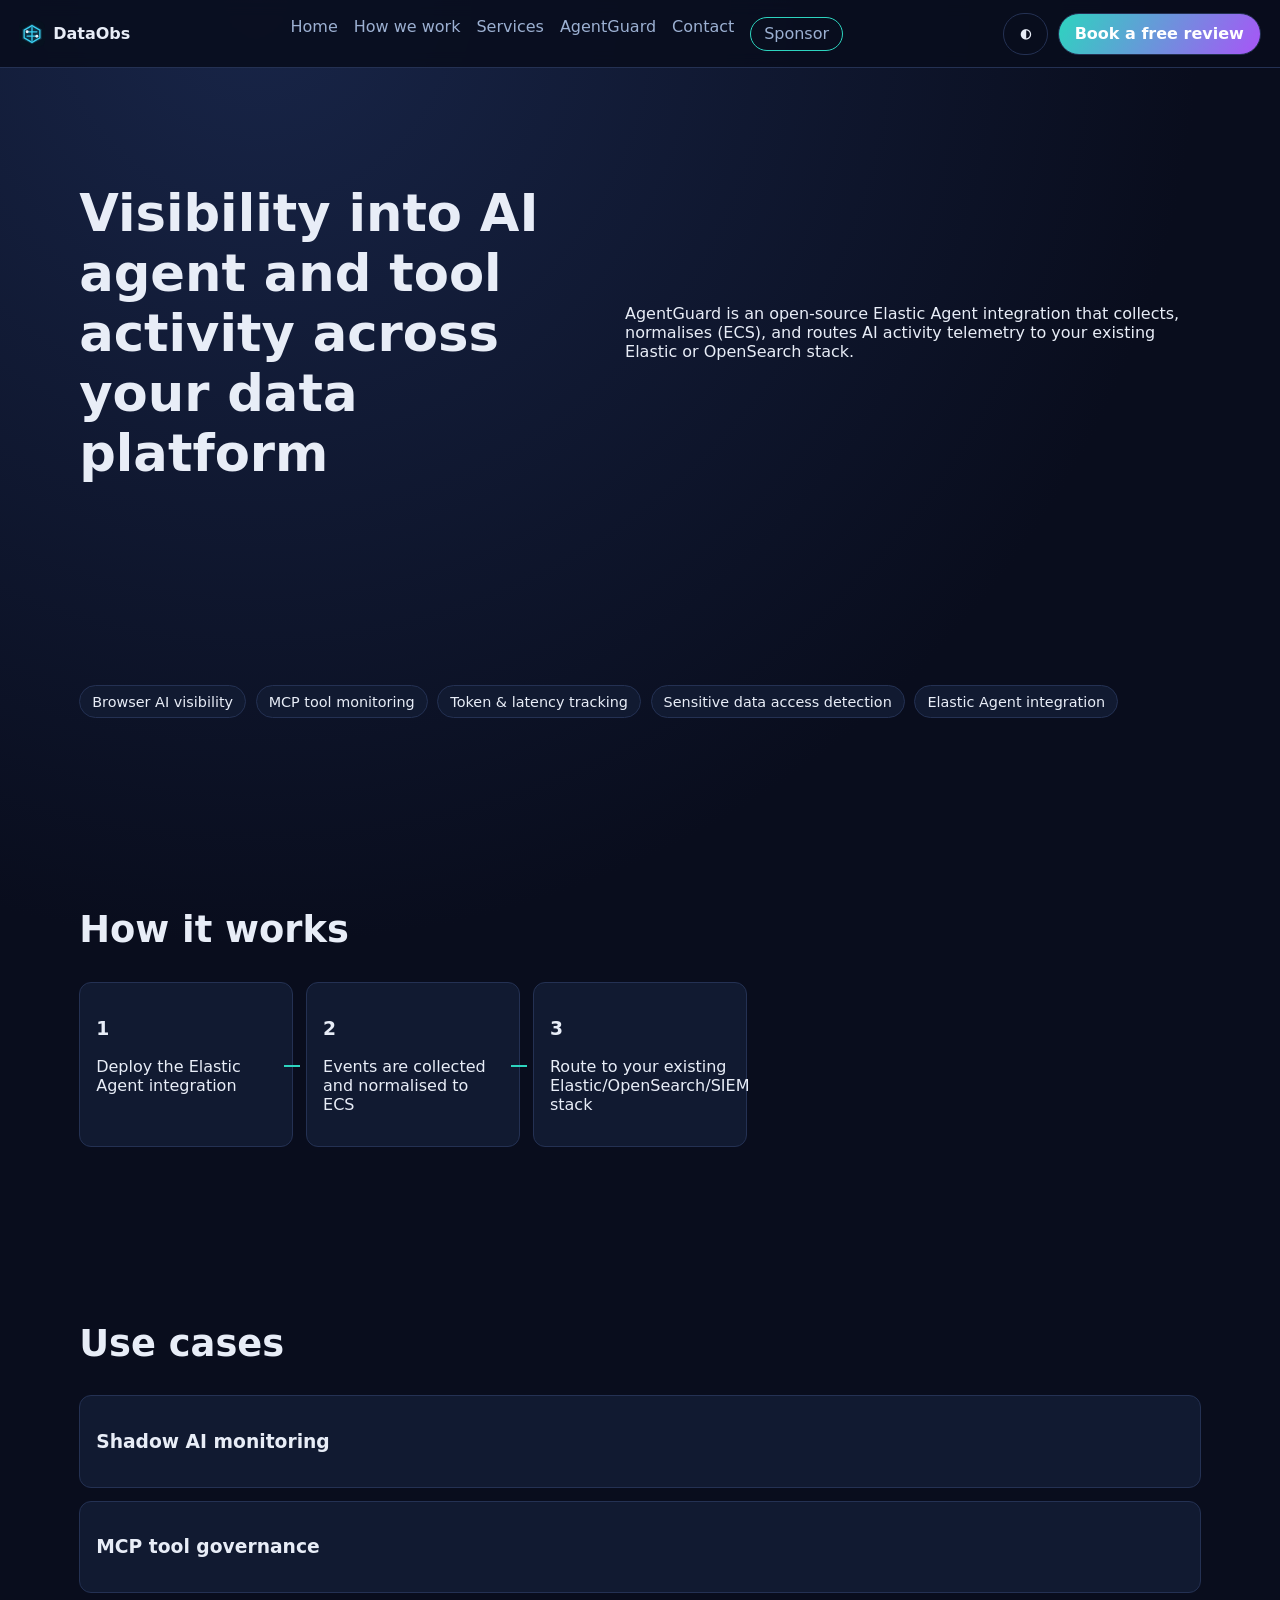
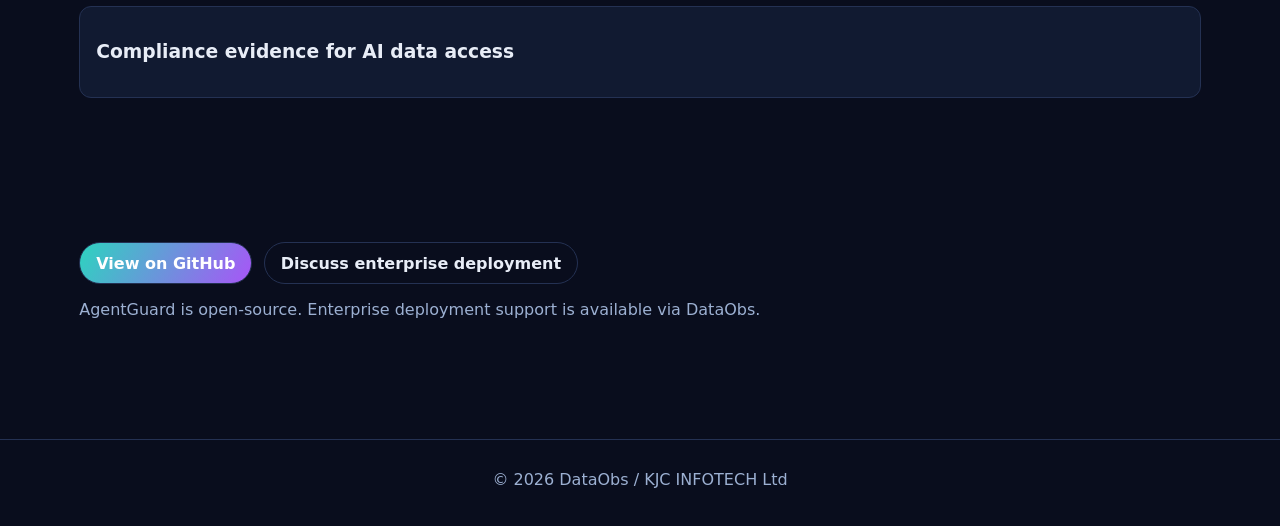
==== agentguard.html @ 44985069 "Restructure site into five pages with scoped JS and updated navigation" ====
<!DOCTYPE html><html lang="en" data-theme="dark"><head><meta charset="UTF-8"><meta name="viewport" content="width=device-width, initial-scale=1.0"><title>AgentGuard — AI Activity Observability</title><link rel="stylesheet" href="styles.css"></head><body><header class="site-header"><a class="brand" href="index.html"><img src="assets/dataobs-mark.svg" alt="DataObs logo"><span>DataObs</span></a><button class="menu-btn" aria-expanded="false" aria-controls="site-nav">☰</button><nav id="site-nav" class="site-nav"><a href="index.html">Home</a><a href="how-we-work.html">How we work</a><a href="services.html">Services</a><a href="agentguard.html" class="active">AgentGuard</a><a href="contact.html">Contact</a><a href="https://github.com/sponsors/Jagadeeshck" class="sponsor-btn" target="_blank" rel="noopener">Sponsor</a></nav><div class="header-actions"><button id="themeToggle" class="ghost-btn">◐</button><a class="btn" href="contact.html">Book a free review</a></div></header>
<main><section class="section hero"><h1>Visibility into AI agent and tool activity across your data platform</h1><p>AgentGuard is an open-source Elastic Agent integration that collects, normalises (ECS), and routes AI activity telemetry to your existing Elastic or OpenSearch stack.</p></section><section class="section"><div class="agentguard-chips"><span>Browser AI visibility</span><span>MCP tool monitoring</span><span>Token & latency tracking</span><span>Sensitive data access detection</span><span>Elastic Agent integration</span></div></section><section class="section"><h2>How it works</h2><div class="timeline"><div class="story-step"><h3>1</h3><p>Deploy the Elastic Agent integration</p></div><div class="story-step"><h3>2</h3><p>Events are collected and normalised to ECS</p></div><div class="story-step"><h3>3</h3><p>Route to your existing Elastic/OpenSearch/SIEM stack</p></div></div></section><section class="section"><h2>Use cases</h2><div class="packages"><article class="package"><h3>Shadow AI monitoring</h3></article><article class="package"><h3>MCP tool governance</h3></article><article class="package"><h3>Compliance evidence for AI data access</h3></article></div></section><section class="section cta"><div class="hero-cta"><a class="btn" href="https://github.com/Jagadeeshck/AgentGuard" target="_blank" rel="noopener">View on GitHub</a><a class="btn btn-secondary" href="contact.html">Discuss enterprise deployment</a></div><p class="note">AgentGuard is open-source. Enterprise deployment support is available via DataObs.</p></section></main><footer class="site-footer"><p>© 2026 DataObs / KJC INFOTECH Ltd</p></footer><script src="script.js"></script></body></html>
---- styles.css ----
:root{--bg:#090d1d;--card:#111a31;--text:#e8edf7;--muted:#9cb0d2;--accent:#2dd4bf;--accent2:#a855f7;--stroke:#243153}
[data-theme="light"]{--bg:#f3f7ff;--card:#fff;--text:#0d1b3d;--muted:#4d5f86;--accent:#0f766e;--accent2:#7e22ce;--stroke:#cfdbf5}
*{box-sizing:border-box}html{scroll-behavior:smooth}body{margin:0;font-family:Inter,system-ui,sans-serif;background:radial-gradient(circle at 20% 0,#182548 0,var(--bg) 40%);color:var(--text)}
.section{max-width:1160px;margin:0 auto;padding:4.5rem 1.2rem}.site-header{position:sticky;top:0;z-index:30;display:flex;align-items:center;gap:1rem;padding:.8rem 1.2rem;background:color-mix(in oklab,var(--bg),transparent 12%);backdrop-filter:blur(8px);border-bottom:1px solid var(--stroke)}
.brand{display:flex;align-items:center;gap:.5rem;color:var(--text);text-decoration:none;font-weight:700}.brand img{width:26px}.site-nav{display:flex;gap:1rem;flex:1;justify-content:center}.site-nav a{color:var(--muted);text-decoration:none}.header-actions{display:flex;gap:.6rem}.btn,.ghost-btn{border:1px solid var(--stroke);border-radius:999px;padding:.65rem 1rem;background:linear-gradient(120deg,var(--accent),var(--accent2));color:#fff;text-decoration:none;font-weight:600}.btn-secondary,.ghost-btn{background:transparent;color:var(--text)}
.menu-btn{display:none}.hero{display:grid;grid-template-columns:1fr 1.1fr;gap:1.4rem;align-items:center}h1{font-size:clamp(2rem,4vw,3.5rem)}h2{font-size:clamp(1.5rem,3vw,2.3rem)}.eyebrow{color:var(--accent);font-weight:600}.hero-cta{display:flex;gap:.7rem;flex-wrap:wrap}
.telemetry-canvas,.card,.metric,.arch-diagram,.contact-form input,.contact-form textarea{background:var(--card);border:1px solid var(--stroke);border-radius:16px}.telemetry-canvas{padding:1rem}.telemetry-canvas svg{width:100%;height:auto}.flow-line{fill:none;stroke:url(#flow);stroke-width:3;stroke-dasharray:8 8;animation:dash 16s linear infinite}.node rect{fill:#0f1730;stroke:var(--stroke)}.node text{font-size:14px;fill:#cde1ff}.node.active rect{stroke:var(--accent)}@keyframes dash{to{stroke-dashoffset:-200}}
.signal-cards{display:grid;grid-template-columns:repeat(2,minmax(0,1fr));gap:.5rem;margin-top:.7rem}.signal-cards span{padding:.55rem .7rem;background:#0c142b;border:1px solid var(--stroke);border-radius:10px;font-size:.85rem}
.grid-5{display:grid;grid-template-columns:repeat(5,minmax(0,1fr));gap:.8rem}.card{padding:1rem}.impact{background:linear-gradient(145deg,#122546,#192c57)}
.tab-row{display:flex;flex-wrap:wrap;gap:.6rem;margin:1rem 0}.tab-row button{padding:.55rem .9rem;border-radius:999px;border:1px solid var(--stroke);background:transparent;color:var(--text)}.tab-row .active{background:linear-gradient(120deg,var(--accent),var(--accent2));color:#fff}
.otel-guide{position:relative}.otel-subtitle{max-width:980px;color:var(--muted)}
.otel-grid{display:grid;grid-template-columns:1fr 1fr;gap:1rem;margin-top:1.2rem}
.otel-panel{padding:1rem;border:1px solid var(--stroke);border-radius:16px;background:color-mix(in oklab,var(--card),transparent 10%)}
.signal-orbit{position:relative;min-height:320px;display:grid;place-items:center;overflow:hidden;background:radial-gradient(circle at center,#132444 0,#0e1730 65%);border:1px solid var(--stroke);border-radius:14px}
.orbit-core{z-index:2;text-align:center;padding:1rem 1.2rem;border-radius:999px;background:linear-gradient(120deg,#113053,#1d2757);border:1px solid #355084;font-weight:700}
.orbit-ring{position:absolute;border:1px dashed #38507a;border-radius:999px;animation:spin 24s linear infinite}.ring-a{width:230px;height:230px}.ring-b{width:290px;height:290px;animation-direction:reverse}
.signal-chip{position:absolute;border:1px solid var(--stroke);background:#0d1a37;color:var(--text);padding:.45rem .65rem;border-radius:999px;cursor:pointer}
.signal-chip:focus-visible{outline:2px solid var(--accent)}
.signal-chip.active{box-shadow:0 0 0 1px var(--accent) inset,0 0 16px color-mix(in srgb,var(--accent),transparent 70%);transform:translateY(-1px)}
.chip-traces{top:16%;left:12%}.chip-metrics{top:20%;right:12%}.chip-logs{left:8%;bottom:34%}.chip-events{right:9%;bottom:35%}.chip-profiles{bottom:14%;left:25%}.chip-baggage{bottom:12%;right:18%}
.otel-inline-note{margin-top:.7rem;padding:.7rem;border:1px solid var(--stroke);border-radius:10px;background:#0d1731;color:#cfe0ff}
.collector-grid{display:grid;grid-template-columns:repeat(3,minmax(0,1fr));gap:.6rem;position:relative}
.collector-grid::before{content:"";position:absolute;left:6%;right:6%;top:50%;height:2px;background:linear-gradient(90deg,var(--accent),var(--accent2));z-index:0;animation:pulse 3s ease-in-out infinite}
.collector-stage{position:relative;z-index:1;padding:.75rem;border:1px solid var(--stroke);border-radius:12px;background:#0e1834;transition:.2s}
.collector-stage h4{margin:.1rem 0 .4rem}.collector-stage p{margin:0;color:var(--muted);font-size:.9rem}
.collector-stage.active{border-color:var(--accent);transform:translateY(-2px)}
.otel-code{margin-top:.7rem;padding:.75rem;border:1px solid var(--stroke);border-radius:12px;background:#081126;color:#c5f2e5;font-size:.82rem;overflow:auto}
.deploy-pattern{padding:.9rem;border:1px solid var(--stroke);border-radius:12px;background:#0d1732}
.deploy-graph{display:grid;gap:.7rem}
.deploy-line{padding:.6rem;border:1px solid var(--stroke);border-radius:10px;background:#122041}
.enrich-flow{display:grid;grid-template-columns:1fr auto 1.2fr;gap:.7rem;align-items:stretch}
.enrich-card{padding:.8rem;border:1px solid var(--stroke);border-radius:12px;background:#0e1b38}.enrich-card h4{margin:.2rem 0 .5rem}.enrich-card ul{margin:0;padding-left:1rem}
.enrich-middle{position:relative}.enrich-middle::before,.enrich-middle::after{content:"→";position:absolute;top:50%;transform:translateY(-50%);color:var(--accent);font-weight:700}
.enrich-middle::before{left:-.8rem}.enrich-middle::after{right:-.8rem}
.enrich-result p{margin:0;color:#d9f1ff}
@keyframes spin{to{transform:rotate(1turn)}}@keyframes pulse{50%{opacity:.5}}
.arch-layout{display:grid;grid-template-columns:1.2fr .8fr;gap:.9rem}.arch-diagram{padding:1rem;display:grid;gap:.65rem}.arch-layer{padding:.8rem;border:1px solid var(--stroke);border-radius:12px}.arch-layer.active{border-color:var(--accent);box-shadow:0 0 0 1px var(--accent) inset}
.dashboard-mock{display:grid;grid-template-columns:repeat(4,minmax(0,1fr));gap:.7rem}.metric{padding:1rem;animation:float 6s ease-in-out infinite}.metric strong{font-size:1.4rem;display:block}@keyframes float{50%{transform:translateY(-4px)}}
.dpe-flow,.solutions-grid,.packages,.timeline,.chip-groups{display:grid;gap:.8rem}.dpe-flow{grid-template-columns:repeat(5,minmax(0,1fr))}.step,.solution,.package,.story-step{padding:1rem;border:1px solid var(--stroke);border-radius:12px;background:var(--card)}
.solutions-grid{grid-template-columns:repeat(4,minmax(0,1fr))}.solution ul,.package ul{padding-left:1rem}
.package-header{display:flex;align-items:center;flex-wrap:wrap;gap:.4rem}
.package-price{font-size:1.4rem;font-weight:700;color:var(--teal,var(--accent));margin:.2rem 0}
.package-duration{font-size:.85rem;opacity:.7;margin:.1rem 0 .7rem;color:var(--muted)}
.package-tag{background:var(--teal,var(--accent));color:#06211d;padding:2px 8px;border-radius:999px;font-size:.75rem;margin-left:8px;vertical-align:middle;font-weight:700}
.package-upsell{font-style:italic;font-size:.88rem;color:var(--muted);border-left:3px solid var(--accent);padding-left:8px;margin-top:8px}
.timeline{grid-template-columns:repeat(5,minmax(0,1fr))}.story-step{position:relative}.story-step::after{content:"";position:absolute;top:50%;right:-.5rem;width:1rem;height:2px;background:var(--accent)}.story-step:last-child::after{display:none}
.chip-groups{grid-template-columns:repeat(5,minmax(0,1fr))}.chip-group{padding:1rem;border:1px solid var(--stroke);border-radius:12px}.chip{display:inline-block;margin:.2rem;padding:.3rem .6rem;border-radius:999px;border:1px solid var(--stroke);transition:.2s}.chip:hover{border-color:var(--accent);transform:translateY(-2px)}
.calc-grid{display:grid;grid-template-columns:repeat(2,minmax(0,1fr));gap:1rem}.calc-out{margin-top:1rem;padding:1rem;border:1px solid var(--stroke);border-radius:12px;background:var(--card)}
.contact-form{display:grid;gap:.7rem;max-width:720px}.contact-form input,.contact-form textarea{padding:.8rem;color:var(--text)}.note{color:var(--muted)}

.sponsor-btn{border:1px solid var(--accent);border-radius:999px;padding:.4rem .8rem}
.agentguard-chips{display:flex;flex-wrap:wrap;gap:.6rem;margin:1rem 0}
.agentguard-chips span{padding:.45rem .75rem;border:1px solid var(--stroke);border-radius:999px;background:var(--card);font-size:.9rem}
.contact-grid{display:grid;grid-template-columns:1fr 1.2fr;gap:1rem;align-items:start}
.contact-call p{color:var(--muted)}
.site-footer{border-top:1px solid var(--stroke);margin-top:2rem;padding:1.5rem 1.2rem 2rem;text-align:center;color:var(--muted)}
.site-footer p{margin:.35rem 0}.site-footer a{color:var(--text);text-decoration:none}
@media (max-width:980px){.hero,.arch-layout,.grid-5,.dashboard-mock,.solutions-grid,.timeline,.chip-groups,.dpe-flow,.otel-grid,.collector-grid{grid-template-columns:1fr 1fr}.site-nav{display:none;position:absolute;top:56px;left:0;right:0;padding:1rem;background:var(--bg);border-bottom:1px solid var(--stroke)}.site-nav.open{display:flex;flex-direction:column}.menu-btn{display:block;margin-left:auto;background:transparent;border:1px solid var(--stroke);color:var(--text);border-radius:8px;padding:.4rem .6rem}.header-actions .btn{display:none}.enrich-flow{grid-template-columns:1fr}.enrich-middle::before,.enrich-middle::after{display:none}}
@media (max-width:640px){.grid-5,.dashboard-mock,.solutions-grid,.timeline,.chip-groups,.calc-grid,.dpe-flow,.otel-grid,.collector-grid,.contact-grid{grid-template-columns:1fr}.signal-orbit{min-height:360px}}
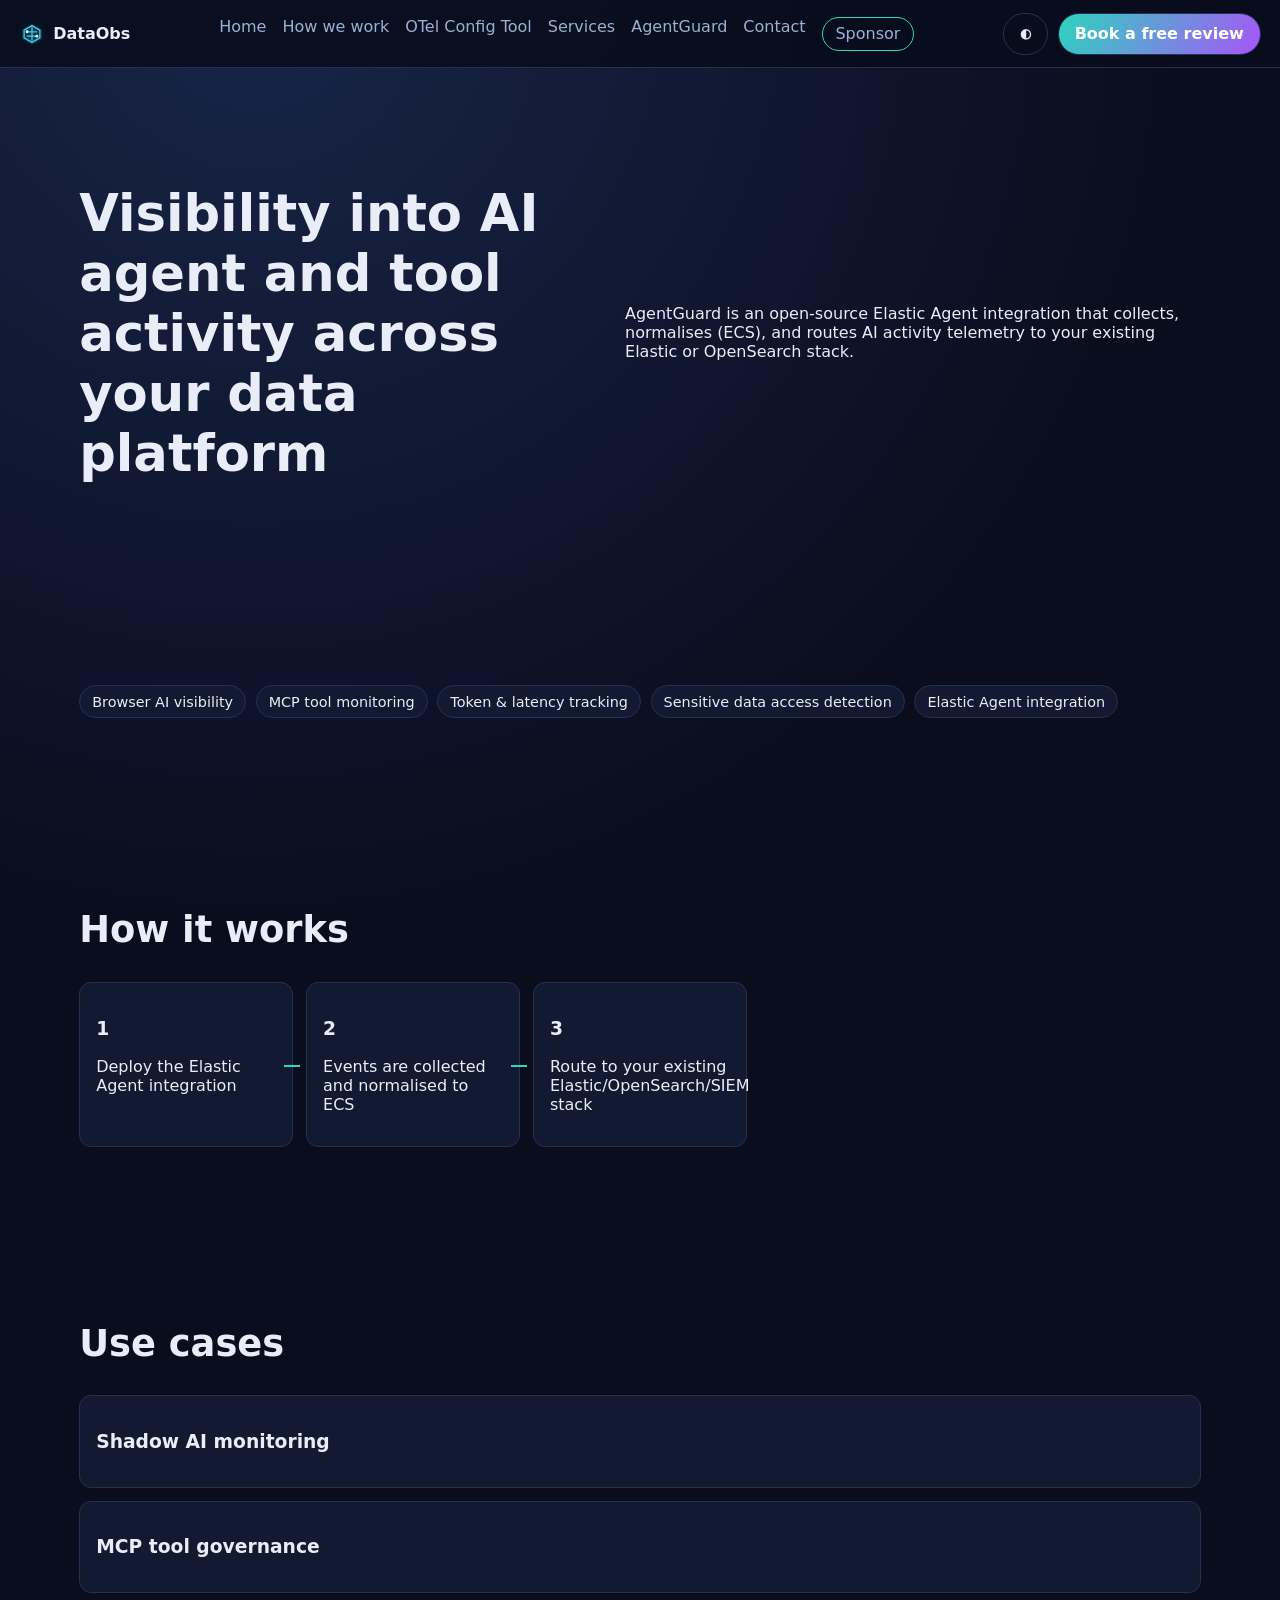
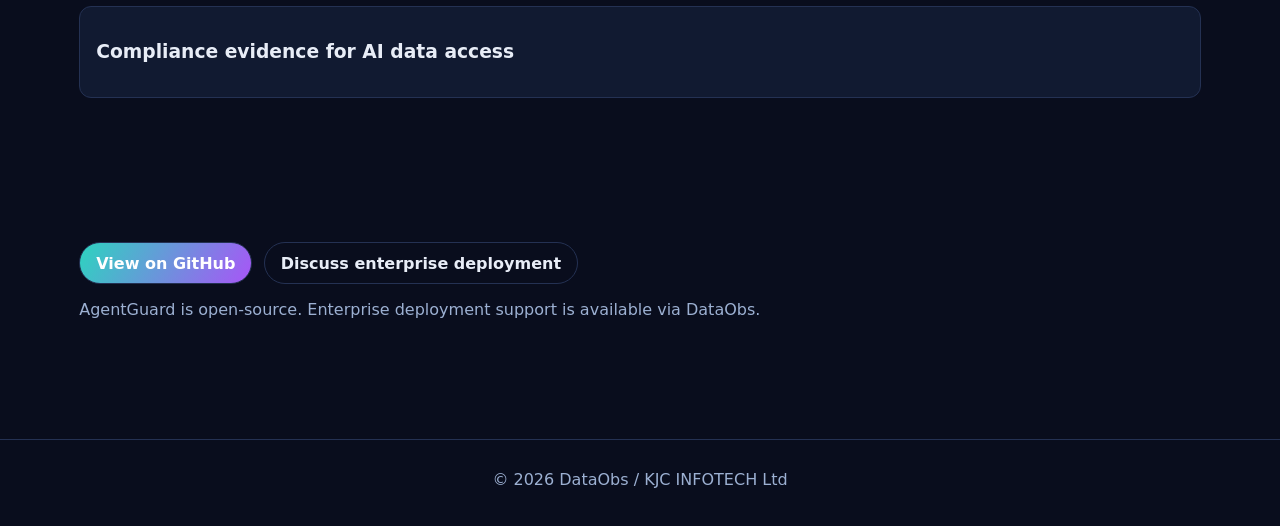
==== commit d6b9f8af: "Add browser-based OTel config generator page and site links" ====
--- a/agentguard.html
+++ b/agentguard.html
@@ -1,2 +1,2 @@
-<!DOCTYPE html><html lang="en" data-theme="dark"><head><meta charset="UTF-8"><meta name="viewport" content="width=device-width, initial-scale=1.0"><title>AgentGuard — AI Activity Observability</title><link rel="stylesheet" href="styles.css"></head><body><header class="site-header"><a class="brand" href="index.html"><img src="assets/dataobs-mark.svg" alt="DataObs logo"><span>DataObs</span></a><button class="menu-btn" aria-expanded="false" aria-controls="site-nav">☰</button><nav id="site-nav" class="site-nav"><a href="index.html">Home</a><a href="how-we-work.html">How we work</a><a href="services.html">Services</a><a href="agentguard.html" class="active">AgentGuard</a><a href="contact.html">Contact</a><a href="https://github.com/sponsors/Jagadeeshck" class="sponsor-btn" target="_blank" rel="noopener">Sponsor</a></nav><div class="header-actions"><button id="themeToggle" class="ghost-btn">◐</button><a class="btn" href="contact.html">Book a free review</a></div></header>
+<!DOCTYPE html><html lang="en" data-theme="dark"><head><meta charset="UTF-8"><meta name="viewport" content="width=device-width, initial-scale=1.0"><title>AgentGuard — AI Activity Observability</title><link rel="stylesheet" href="styles.css"></head><body><header class="site-header"><a class="brand" href="index.html"><img src="assets/dataobs-mark.svg" alt="DataObs logo"><span>DataObs</span></a><button class="menu-btn" aria-expanded="false" aria-controls="site-nav">☰</button><nav id="site-nav" class="site-nav"><a href="index.html">Home</a><a href="how-we-work.html">How we work</a><a href="otel-config-generator.html">OTel Config Tool</a><a href="services.html">Services</a><a href="agentguard.html" class="active">AgentGuard</a><a href="contact.html">Contact</a><a href="https://github.com/sponsors/Jagadeeshck" class="sponsor-btn" target="_blank" rel="noopener">Sponsor</a></nav><div class="header-actions"><button id="themeToggle" class="ghost-btn">◐</button><a class="btn" href="contact.html">Book a free review</a></div></header>
 <main><section class="section hero"><h1>Visibility into AI agent and tool activity across your data platform</h1><p>AgentGuard is an open-source Elastic Agent integration that collects, normalises (ECS), and routes AI activity telemetry to your existing Elastic or OpenSearch stack.</p></section><section class="section"><div class="agentguard-chips"><span>Browser AI visibility</span><span>MCP tool monitoring</span><span>Token & latency tracking</span><span>Sensitive data access detection</span><span>Elastic Agent integration</span></div></section><section class="section"><h2>How it works</h2><div class="timeline"><div class="story-step"><h3>1</h3><p>Deploy the Elastic Agent integration</p></div><div class="story-step"><h3>2</h3><p>Events are collected and normalised to ECS</p></div><div class="story-step"><h3>3</h3><p>Route to your existing Elastic/OpenSearch/SIEM stack</p></div></div></section><section class="section"><h2>Use cases</h2><div class="packages"><article class="package"><h3>Shadow AI monitoring</h3></article><article class="package"><h3>MCP tool governance</h3></article><article class="package"><h3>Compliance evidence for AI data access</h3></article></div></section><section class="section cta"><div class="hero-cta"><a class="btn" href="https://github.com/Jagadeeshck/AgentGuard" target="_blank" rel="noopener">View on GitHub</a><a class="btn btn-secondary" href="contact.html">Discuss enterprise deployment</a></div><p class="note">AgentGuard is open-source. Enterprise deployment support is available via DataObs.</p></section></main><footer class="site-footer"><p>© 2026 DataObs / KJC INFOTECH Ltd</p></footer><script src="script.js"></script></body></html>
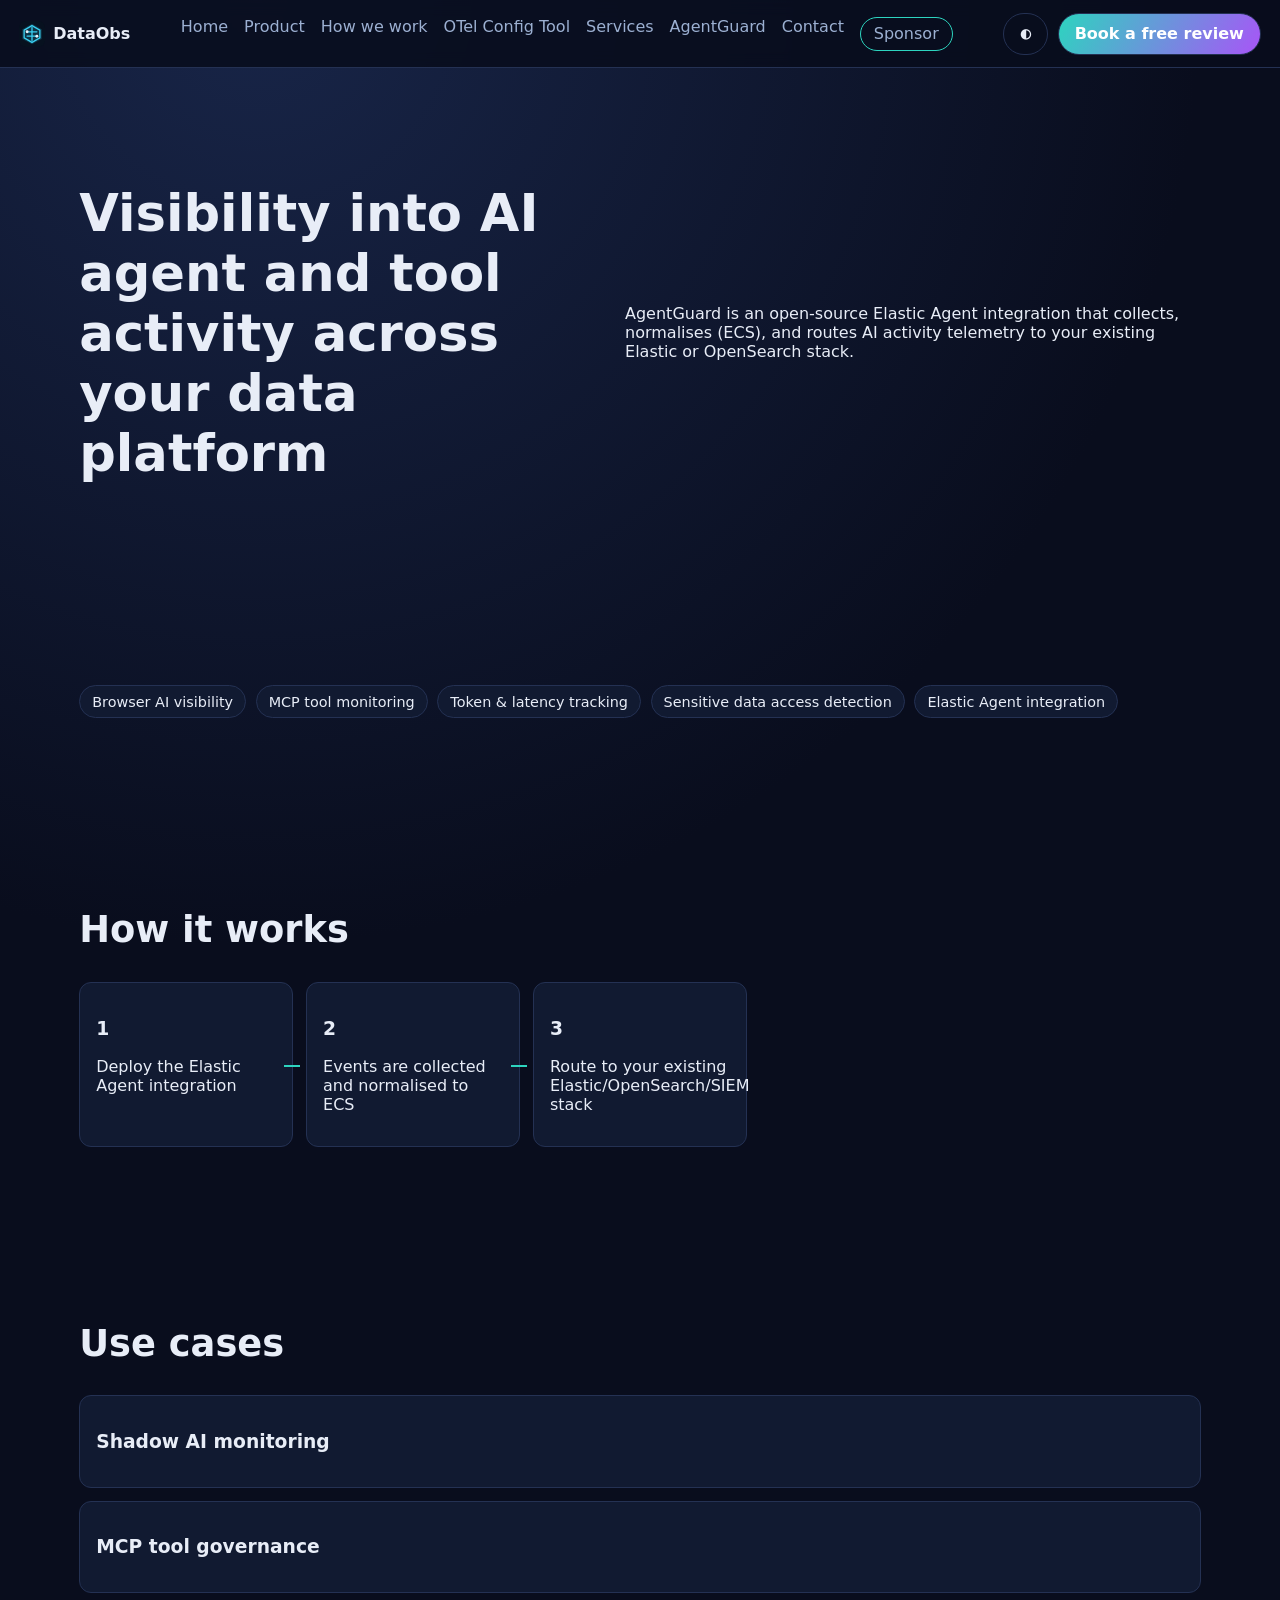
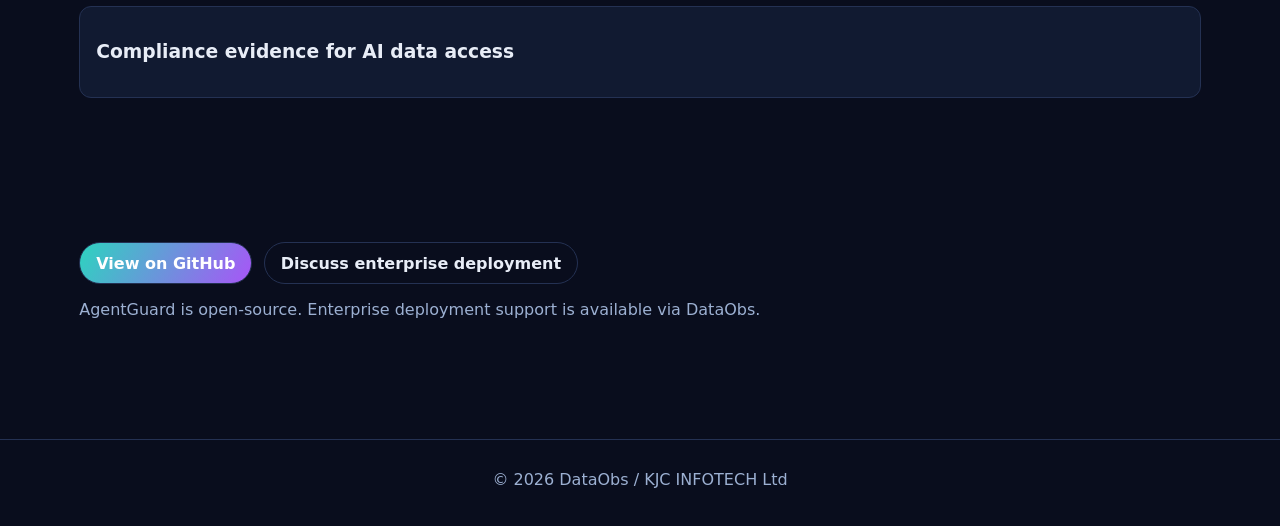
==== commit 91e735e7: "Add Product nav link to contact.html, agentguard.html, and otel-config-generator.html" ====
--- a/agentguard.html
+++ b/agentguard.html
@@ -1,2 +1,2 @@
-<!DOCTYPE html><html lang="en" data-theme="dark"><head><meta charset="UTF-8"><meta name="viewport" content="width=device-width, initial-scale=1.0"><title>AgentGuard — AI Activity Observability</title><link rel="stylesheet" href="styles.css"></head><body><header class="site-header"><a class="brand" href="index.html"><img src="assets/dataobs-mark.svg" alt="DataObs logo"><span>DataObs</span></a><button class="menu-btn" aria-expanded="false" aria-controls="site-nav">☰</button><nav id="site-nav" class="site-nav"><a href="index.html">Home</a><a href="how-we-work.html">How we work</a><a href="otel-config-generator.html">OTel Config Tool</a><a href="services.html">Services</a><a href="agentguard.html" class="active">AgentGuard</a><a href="contact.html">Contact</a><a href="https://github.com/sponsors/Jagadeeshck" class="sponsor-btn" target="_blank" rel="noopener">Sponsor</a></nav><div class="header-actions"><button id="themeToggle" class="ghost-btn">◐</button><a class="btn" href="contact.html">Book a free review</a></div></header>
+<!DOCTYPE html><html lang="en" data-theme="dark"><head><meta charset="UTF-8"><meta name="viewport" content="width=device-width, initial-scale=1.0"><title>AgentGuard — AI Activity Observability</title><link rel="stylesheet" href="styles.css"></head><body><header class="site-header"><a class="brand" href="index.html"><img src="assets/dataobs-mark.svg" alt="DataObs logo"><span>DataObs</span></a><button class="menu-btn" aria-expanded="false" aria-controls="site-nav">☰</button><nav id="site-nav" class="site-nav"><a href="index.html">Home</a><a href="product.html">Product</a><a href="how-we-work.html">How we work</a><a href="otel-config-generator.html">OTel Config Tool</a><a href="services.html">Services</a><a href="agentguard.html" class="active">AgentGuard</a><a href="contact.html">Contact</a><a href="https://github.com/sponsors/Jagadeeshck" class="sponsor-btn" target="_blank" rel="noopener">Sponsor</a></nav><div class="header-actions"><button id="themeToggle" class="ghost-btn">◐</button><a class="btn" href="contact.html">Book a free review</a></div></header>
 <main><section class="section hero"><h1>Visibility into AI agent and tool activity across your data platform</h1><p>AgentGuard is an open-source Elastic Agent integration that collects, normalises (ECS), and routes AI activity telemetry to your existing Elastic or OpenSearch stack.</p></section><section class="section"><div class="agentguard-chips"><span>Browser AI visibility</span><span>MCP tool monitoring</span><span>Token & latency tracking</span><span>Sensitive data access detection</span><span>Elastic Agent integration</span></div></section><section class="section"><h2>How it works</h2><div class="timeline"><div class="story-step"><h3>1</h3><p>Deploy the Elastic Agent integration</p></div><div class="story-step"><h3>2</h3><p>Events are collected and normalised to ECS</p></div><div class="story-step"><h3>3</h3><p>Route to your existing Elastic/OpenSearch/SIEM stack</p></div></div></section><section class="section"><h2>Use cases</h2><div class="packages"><article class="package"><h3>Shadow AI monitoring</h3></article><article class="package"><h3>MCP tool governance</h3></article><article class="package"><h3>Compliance evidence for AI data access</h3></article></div></section><section class="section cta"><div class="hero-cta"><a class="btn" href="https://github.com/Jagadeeshck/AgentGuard" target="_blank" rel="noopener">View on GitHub</a><a class="btn btn-secondary" href="contact.html">Discuss enterprise deployment</a></div><p class="note">AgentGuard is open-source. Enterprise deployment support is available via DataObs.</p></section></main><footer class="site-footer"><p>© 2026 DataObs / KJC INFOTECH Ltd</p></footer><script src="script.js"></script></body></html>
